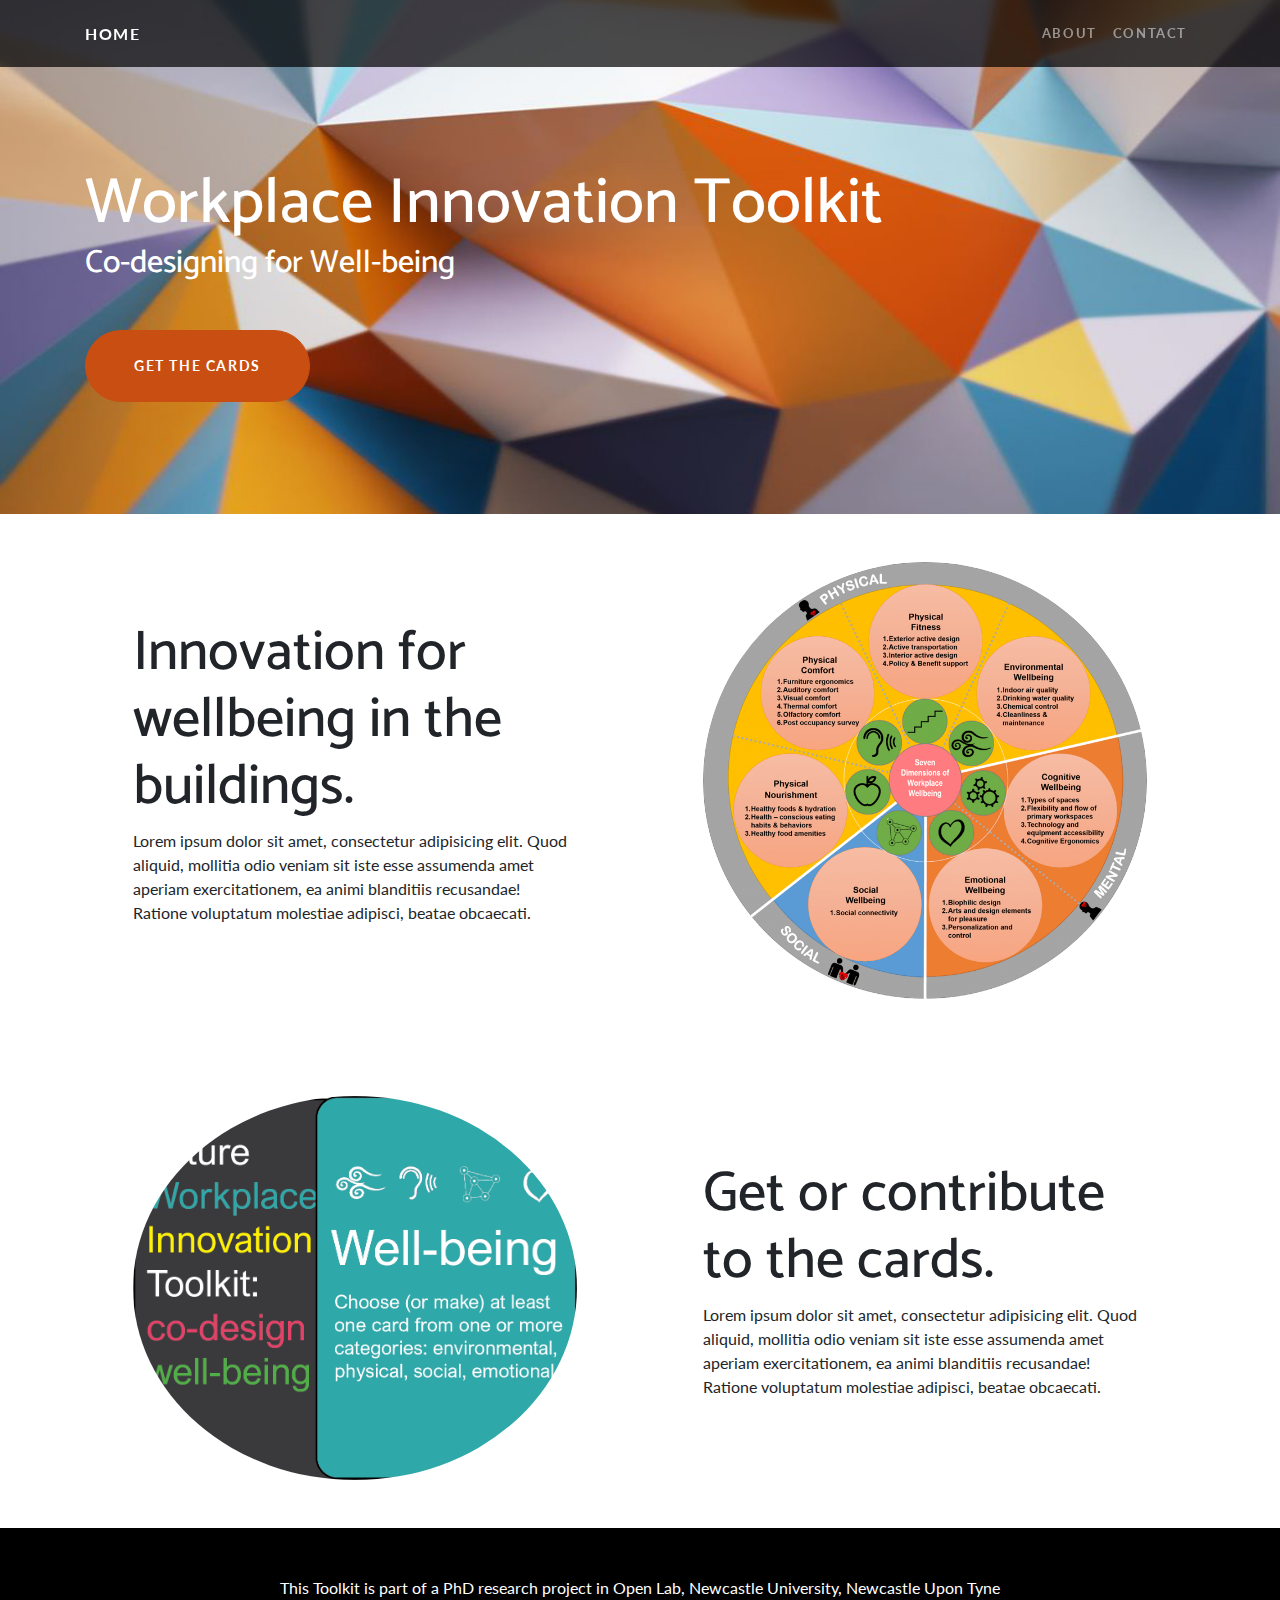
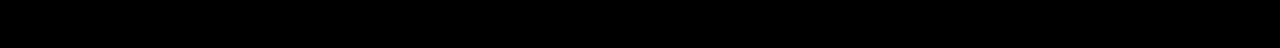
==== index.html @ 51c45e8a "image" ====
<!DOCTYPE html>
<html lang="en">

<head>

  <meta charset="utf-8">
  <meta name="viewport" content="width=device-width, initial-scale=1, shrink-to-fit=no">
  <meta name="description" content="">
  <meta name="author" content="">

  <title>Future Workplace Innovation Toolkit - Co-designing for Well-being</title>

  <!-- Bootstrap core CSS -->
  <link href="vendor/bootstrap/css/bootstrap.css" rel="stylesheet">

  <!-- Custom fonts for this template -->
  <link href="https://fonts.googleapis.com/css?family=Catamaran:100,200,300,400,500,600,700,800,900" rel="stylesheet">
  <link href="https://fonts.googleapis.com/css?family=Lato:100,100i,300,300i,400,400i,700,700i,900,900i" rel="stylesheet">

  <!-- Custom styles for this template -->
  <link href="css/one-page-wonder.css" rel="stylesheet">

</head>

<body>

  <!-- Navigation -->
  <nav class="navbar navbar-expand-lg navbar-dark navbar-custom fixed-top">
    <div class="container">
      <a class="navbar-brand" href="index.html">Home</a>
      <button class="navbar-toggler" type="button" data-toggle="collapse" data-target="#navbarResponsive" aria-controls="navbarResponsive" aria-expanded="false" aria-label="Toggle navigation">
        <span class="navbar-toggler-icon"></span>
      </button>
      <div class="collapse navbar-collapse" id="navbarResponsive">
        <ul class="navbar-nav ml-auto">
          <li class="nav-item">
            <a class="nav-link" href="about.html">About</a>
          </li>
          <li class="nav-item">
            <a class="nav-link" href="mailto:e.k.margariti2@newcastle.ac.uk?subject=Toolkit">Contact</a>
          </li>
        </ul>
      </div>
    </div>
  </nav>

  <header class="masthead text-white">
    <div class="masthead-content">
      <div class="container">
        <h1 class="masthead-heading mb-0">Workplace Innovation Toolkit</h1>
        <h2 class="masthead-subheading mb-0">Co-designing for Well-being</h2>
        <a href="cards.html" class="btn btn-primary btn-xl rounded-pill mt-5">Get the Cards</a>
      </div>
    </div>
  </header>

  <section>
    <div class="container">
      <div class="row align-items-center">
        <div class="col-lg-6 order-lg-2">
          <div class="p-5">
            <img class="img-fluid rounded-circle" src="img/PROWELL.png" alt="">
          </div>
        </div>
        <div class="col-lg-6 order-lg-1">
          <div class="p-5">
            <h2 class="display-4">Innovation for wellbeing in the buildings.</h2>
            <p>Lorem ipsum dolor sit amet, consectetur adipisicing elit. Quod aliquid, mollitia odio veniam sit iste esse assumenda amet aperiam exercitationem, ea animi blanditiis recusandae! Ratione voluptatum molestiae adipisci, beatae obcaecati.</p>
          </div>
        </div>
      </div>
    </div>
  </section>

  <section>
    <div class="container">
      <div class="row align-items-center">
        <div class="col-lg-6">
          <div class="p-5">
            <img class="img-fluid rounded-circle" src="img/cards_cover.png" alt="">
          </div>
        </div>
        <div class="col-lg-6">
          <div class="p-5">
            <h2 class="display-4">Get or contribute to the cards.</h2>
            <p>Lorem ipsum dolor sit amet, consectetur adipisicing elit. Quod aliquid, mollitia odio veniam sit iste esse assumenda amet aperiam exercitationem, ea animi blanditiis recusandae! Ratione voluptatum molestiae adipisci, beatae obcaecati.</p>
          </div>
        </div>
      </div>
    </div>
  </section>

  <!-- <section>
    <div class="container">
      <div class="row align-items-center">
        <div class="col-lg-6 order-lg-2">
          <div class="p-5">
            <img class="img-fluid rounded-circle" src="img/03.jpg" alt="">
          </div>
        </div>
        <div class="col-lg-6 order-lg-1">
          <div class="p-5">
            <h2 class="display-4">Let there be rock!</h2>
            <p>Lorem ipsum dolor sit amet, consectetur adipisicing elit. Quod aliquid, mollitia odio veniam sit iste esse assumenda amet aperiam exercitationem, ea animi blanditiis recusandae! Ratione voluptatum molestiae adipisci, beatae obcaecati.</p>
          </div>
        </div>
      </div>
    </div>
  </section> -->

  <!-- Footer -->
  <footer class="py-5 bg-black">
    <div class="container">
      <p class="m-0 text-center text-white"> This Toolkit is part of a PhD research project in Open Lab, Newcastle University, Newcastle Upon Tyne</p>
    </div>
    <!-- /.container -->
  </footer>

  <!-- Bootstrap core JavaScript -->
  <script src="vendor/jquery/jquery.min.js"></script>
  <script src="vendor/bootstrap/js/bootstrap.bundle.min.js"></script>

</body>

</html>
---- css/one-page-wonder.css ----
/*!
 * Start Bootstrap - One Page Wonder v5.0.8 (https://startbootstrap.com/theme/one-page-wonder)
 * Copyright 2013-2020 Start Bootstrap
 * Licensed under MIT (https://github.com/StartBootstrap/startbootstrap-one-page-wonder/blob/master/LICENSE)
 */

body {
  font-family: 'Lato';
}

h1,
h2,
h3,
h4,
h5,
h6 {
  font-family: 'Catamaran';
  font-weight: 500 !important;
}

.btn-xl {
  text-transform: uppercase;
  padding: 1.5rem 3rem;
  font-size: 0.9rem;
  font-weight: 700;
  letter-spacing: 0.1rem;
}

.bg-black {
  background-color: #000 !important;
}

.rounded-pill {
  border-radius: 5rem;
}

.navbar-custom {
  padding-top: 1rem;
  padding-bottom: 1rem;
  background-color: rgba(0, 0, 0, 0.7);
}

.navbar-custom .navbar-brand {
  text-transform: uppercase;
  font-size: 1rem;
  letter-spacing: 0.1rem;
  font-weight: 700;
}

.navbar-custom .navbar-nav .nav-item .nav-link {
  text-transform: uppercase;
  font-size: 0.8rem;
  font-weight: 700;
  letter-spacing: 0.1rem;
}

header.masthead {
  position: relative;
  overflow: hidden;
  padding-top: calc(7rem + 72px);
  padding-bottom: 7rem;
  /* background: linear-gradient(0deg, #ff6a00 0%, #ee0979 100%); */
  background-repeat: no-repeat;
  background-position: center center;
  background-attachment: scroll;
  background-size: cover;
  background-image:url("../img/image.png");

}

header.masthead .masthead-content {
  z-index: 1;
  position: relative;
}

header.masthead .masthead-content .masthead-heading {
  font-size: 3rem;
}

header.masthead .masthead-content .masthead-subheading {
  font-size: 2rem;
}

header.masthead .bg-circle {
  z-index: 0;
  position: absolute;
  border-radius: 100%;
  background: linear-gradient(0deg, #ee0979 0%, #ff6a00 100%);
}

header.masthead .bg-circle-1 {
  height: 90rem;
  width: 90rem;
  bottom: -55rem;
  left: -55rem;
}

header.masthead .bg-circle-2 {
  height: 50rem;
  width: 50rem;
  top: -25rem;
  right: -25rem;
}

header.masthead .bg-circle-3 {
  height: 20rem;
  width: 20rem;
  bottom: -10rem;
  right: 5%;
}

header.masthead .bg-circle-4 {
  height: 30rem;
  width: 30rem;
  top: -5rem;
  right: 35%;
}

@media (min-width: 992px) {
  header.masthead {
    padding-top: calc(7rem + 55px);
    padding-bottom: 7rem;
  }
  header.masthead .masthead-content .masthead-heading {
    font-size: 4rem;
  }
  header.masthead .masthead-content .masthead-subheading {
    font-size: 2rem;
  }
}

.bg-primary {
  background-color: #c94e12 !important;
}

.btn-primary {
  /* background-color: #ee0979;
  border-color: #ee0979; */
  background-color: #c94e12;
  border-color: #c94e12;
}

.btn-primary:active, .btn-primary:focus, .btn-primary:hover {
  background-color: #bd0760 !important;
  border-color: #bd0760 !important;
}

.btn-primary:focus {
  box-shadow: 0 0 0 0.2rem rgba(238, 9, 121, 0.5);
}

.btn-secondary {
  background-color: #ff6a00;
  border-color: #ff6a00;
}

.btn-secondary:active, .btn-secondary:focus, .btn-secondary:hover {
  background-color: #cc5500 !important;
  border-color: #cc5500 !important;
}

.btn-secondary:focus {
  box-shadow: 0 0 0 0.2rem rgba(255, 106, 0, 0.5);
}
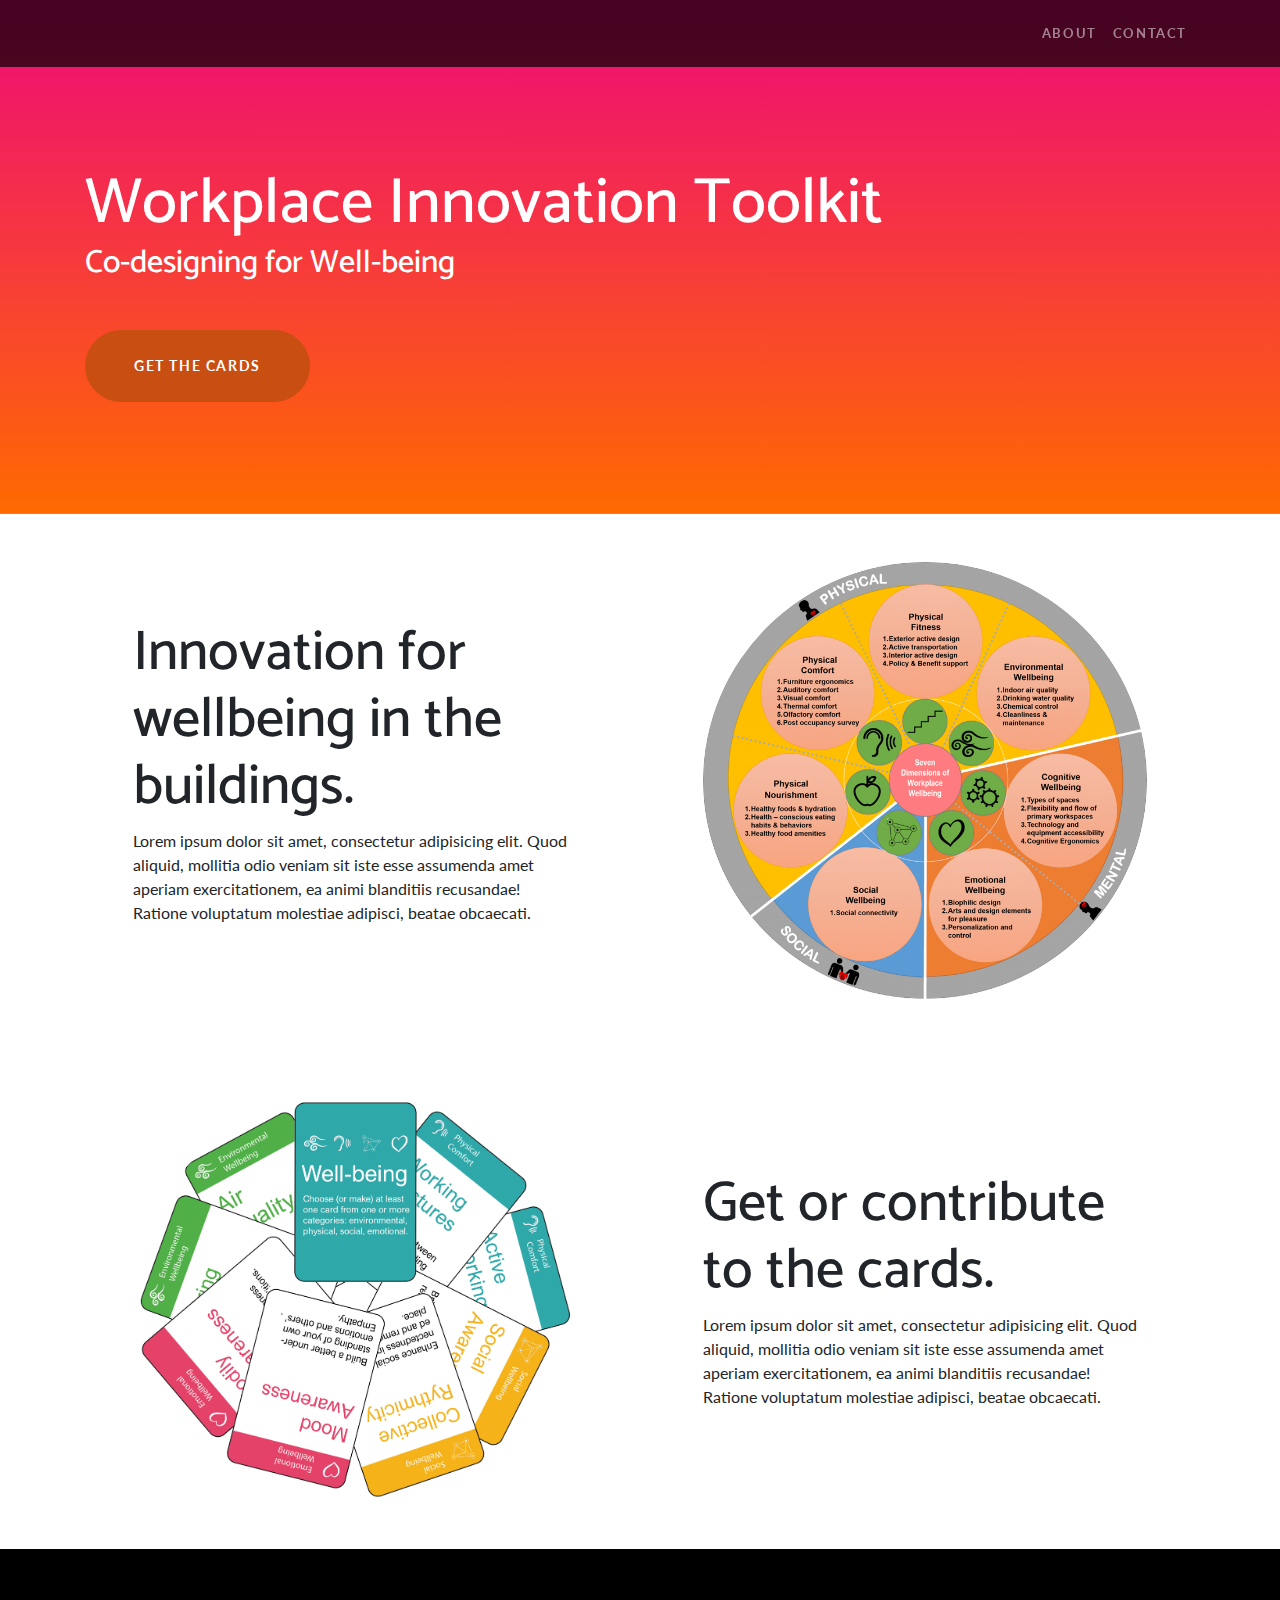
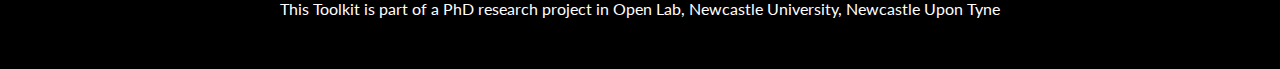
==== commit a411fda4: "Update index.html" ====
--- a/index.html
+++ b/index.html
@@ -27,10 +27,10 @@
   <!-- Navigation -->
   <nav class="navbar navbar-expand-lg navbar-dark navbar-custom fixed-top">
     <div class="container">
-      <a class="navbar-brand" href="index.html">Home</a>
+      <!-- <a class="navbar-brand" href="index.html">Home</a>
       <button class="navbar-toggler" type="button" data-toggle="collapse" data-target="#navbarResponsive" aria-controls="navbarResponsive" aria-expanded="false" aria-label="Toggle navigation">
         <span class="navbar-toggler-icon"></span>
-      </button>
+      </button> -->
       <div class="collapse navbar-collapse" id="navbarResponsive">
         <ul class="navbar-nav ml-auto">
           <li class="nav-item">
@@ -59,7 +59,7 @@
       <div class="row align-items-center">
         <div class="col-lg-6 order-lg-2">
           <div class="p-5">
-            <img class="img-fluid rounded-circle" src="img/PROWELL.png" alt="">
+          <a href="about.html"><img class="img-fluid rounded-circle" src="img/PROWELL.png" alt=""></a>
           </div>
         </div>
         <div class="col-lg-6 order-lg-1">
@@ -77,7 +77,7 @@
       <div class="row align-items-center">
         <div class="col-lg-6">
           <div class="p-5">
-            <img class="img-fluid rounded-circle" src="img/cards_cover.png" alt="">
+            <a href="cards.html"><img class="img-fluid rounded-circle" src="img/cards_circle.png" alt=""></a>
           </div>
         </div>
         <div class="col-lg-6">
@@ -89,24 +89,6 @@
       </div>
     </div>
   </section>
-
-  <!-- <section>
-    <div class="container">
-      <div class="row align-items-center">
-        <div class="col-lg-6 order-lg-2">
-          <div class="p-5">
-            <img class="img-fluid rounded-circle" src="img/03.jpg" alt="">
-          </div>
-        </div>
-        <div class="col-lg-6 order-lg-1">
-          <div class="p-5">
-            <h2 class="display-4">Let there be rock!</h2>
-            <p>Lorem ipsum dolor sit amet, consectetur adipisicing elit. Quod aliquid, mollitia odio veniam sit iste esse assumenda amet aperiam exercitationem, ea animi blanditiis recusandae! Ratione voluptatum molestiae adipisci, beatae obcaecati.</p>
-          </div>
-        </div>
-      </div>
-    </div>
-  </section> -->
 
   <!-- Footer -->
   <footer class="py-5 bg-black">
--- a/css/one-page-wonder.css
+++ b/css/one-page-wonder.css
@@ -59,12 +59,12 @@
   overflow: hidden;
   padding-top: calc(7rem + 72px);
   padding-bottom: 7rem;
-  /* background: linear-gradient(0deg, #ff6a00 0%, #ee0979 100%); */
+  background: linear-gradient(0deg, #ff6a00 0%, #ee0979 100%);
   background-repeat: no-repeat;
   background-position: center center;
   background-attachment: scroll;
   background-size: cover;
-  background-image:url("../img/image.png");
+  /* background-image:url("../img/image.png"); */
 
 }
 
@@ -74,11 +74,11 @@
 }
 
 header.masthead .masthead-content .masthead-heading {
-  font-size: 3rem;
+  font-size: 4rem;
 }
 
 header.masthead .masthead-content .masthead-subheading {
-  font-size: 2rem;
+  font-size: 3rem;
 }
 
 header.masthead .bg-circle {
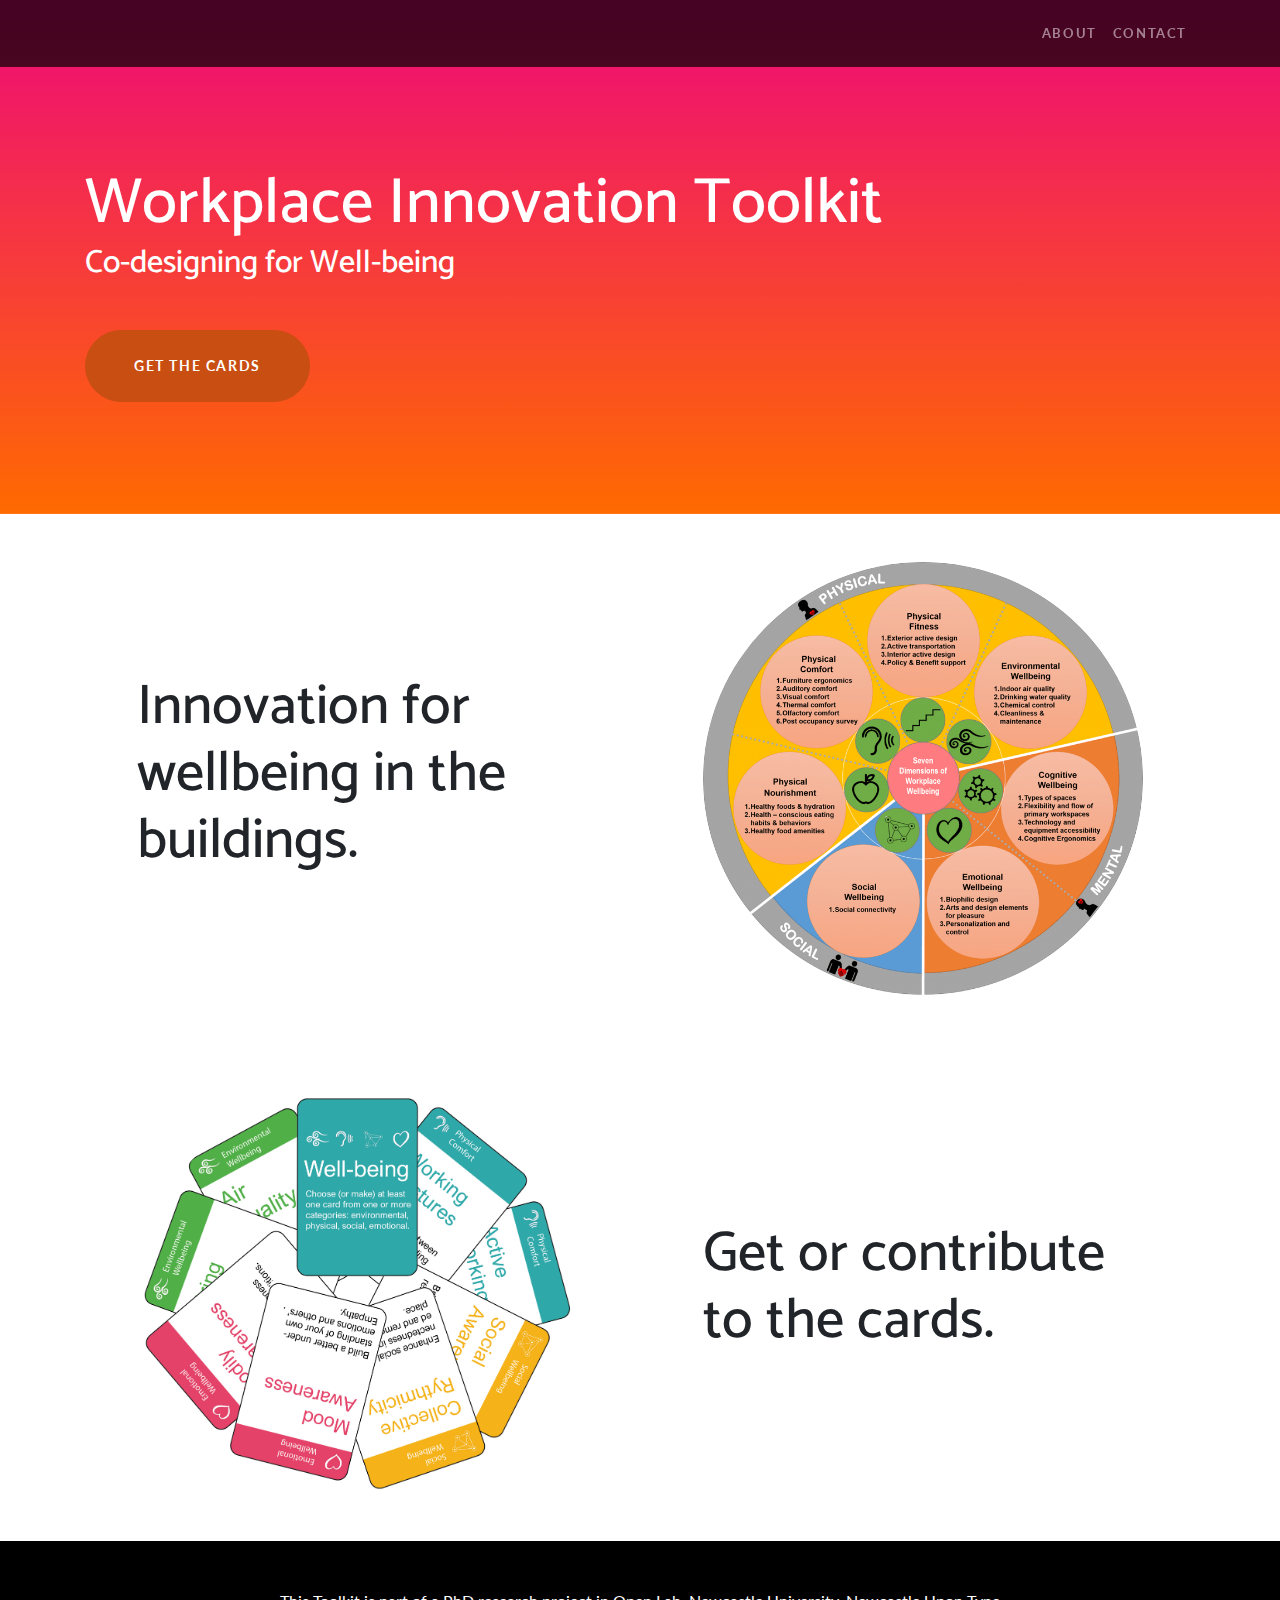
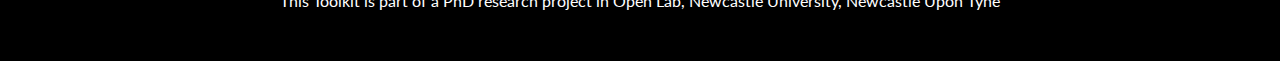
==== commit 95efb53d: "first draft" ====
--- a/index.html
+++ b/index.html
@@ -27,10 +27,6 @@
   <!-- Navigation -->
   <nav class="navbar navbar-expand-lg navbar-dark navbar-custom fixed-top">
     <div class="container">
-      <!-- <a class="navbar-brand" href="index.html">Home</a>
-      <button class="navbar-toggler" type="button" data-toggle="collapse" data-target="#navbarResponsive" aria-controls="navbarResponsive" aria-expanded="false" aria-label="Toggle navigation">
-        <span class="navbar-toggler-icon"></span>
-      </button> -->
       <div class="collapse navbar-collapse" id="navbarResponsive">
         <ul class="navbar-nav ml-auto">
           <li class="nav-item">
@@ -65,7 +61,7 @@
         <div class="col-lg-6 order-lg-1">
           <div class="p-5">
             <h2 class="display-4">Innovation for wellbeing in the buildings.</h2>
-            <p>Lorem ipsum dolor sit amet, consectetur adipisicing elit. Quod aliquid, mollitia odio veniam sit iste esse assumenda amet aperiam exercitationem, ea animi blanditiis recusandae! Ratione voluptatum molestiae adipisci, beatae obcaecati.</p>
+            <!-- <p>Lorem ipsum dolor sit amet, consectetur adipisicing elit. Quod aliquid, mollitia odio veniam sit iste esse assumenda amet aperiam exercitationem, ea animi blanditiis recusandae! Ratione voluptatum molestiae adipisci, beatae obcaecati.</p> -->
           </div>
         </div>
       </div>
@@ -83,7 +79,7 @@
         <div class="col-lg-6">
           <div class="p-5">
             <h2 class="display-4">Get or contribute to the cards.</h2>
-            <p>Lorem ipsum dolor sit amet, consectetur adipisicing elit. Quod aliquid, mollitia odio veniam sit iste esse assumenda amet aperiam exercitationem, ea animi blanditiis recusandae! Ratione voluptatum molestiae adipisci, beatae obcaecati.</p>
+            <!-- <p>Lorem ipsum dolor sit amet, consectetur adipisicing elit. Quod aliquid, mollitia odio veniam sit iste esse assumenda amet aperiam exercitationem, ea animi blanditiis recusandae! Ratione voluptatum molestiae adipisci, beatae obcaecati.</p> -->
           </div>
         </div>
       </div>
--- a/css/one-page-wonder.css
+++ b/css/one-page-wonder.css
@@ -59,7 +59,8 @@
   overflow: hidden;
   padding-top: calc(7rem + 72px);
   padding-bottom: 7rem;
-  background: linear-gradient(0deg, #ff6a00 0%, #ee0979 100%);
+  background: linear-gradient(0deg, #ff6a00 0%, #ee0979 100%); 
+  /* background:linear-gradient(0deg, #2ea8a9 0%, #209614 100%); */
   background-repeat: no-repeat;
   background-position: center center;
   background-attachment: scroll;
@@ -162,3 +163,38 @@
 .btn-secondary:focus {
   box-shadow: 0 0 0 0.2rem rgba(255, 106, 0, 0.5);
 }
+
+.row {
+  display: flex;
+  flex-wrap: wrap;
+  padding: 0 4px;
+}
+
+/* Create four equal columns that sits next to each other */
+.column {
+  flex: 25%;
+  max-width: 25%;
+  padding: 30px;
+}
+
+.column img {
+  margin-top: 8px;
+  vertical-align: middle;
+  width: 100%;
+}
+
+/* Responsive layout - makes a two column-layout instead of four columns */
+@media screen and (max-width: 800px) {
+  .column {
+    flex: 50%;
+    max-width: 50%;
+  }
+}
+
+/* Responsive layout - makes the two columns stack on top of each other instead of next to each other */
+@media screen and (max-width: 600px) {
+  .column {
+    flex: 100%;
+    max-width: 100%;
+  }
+}
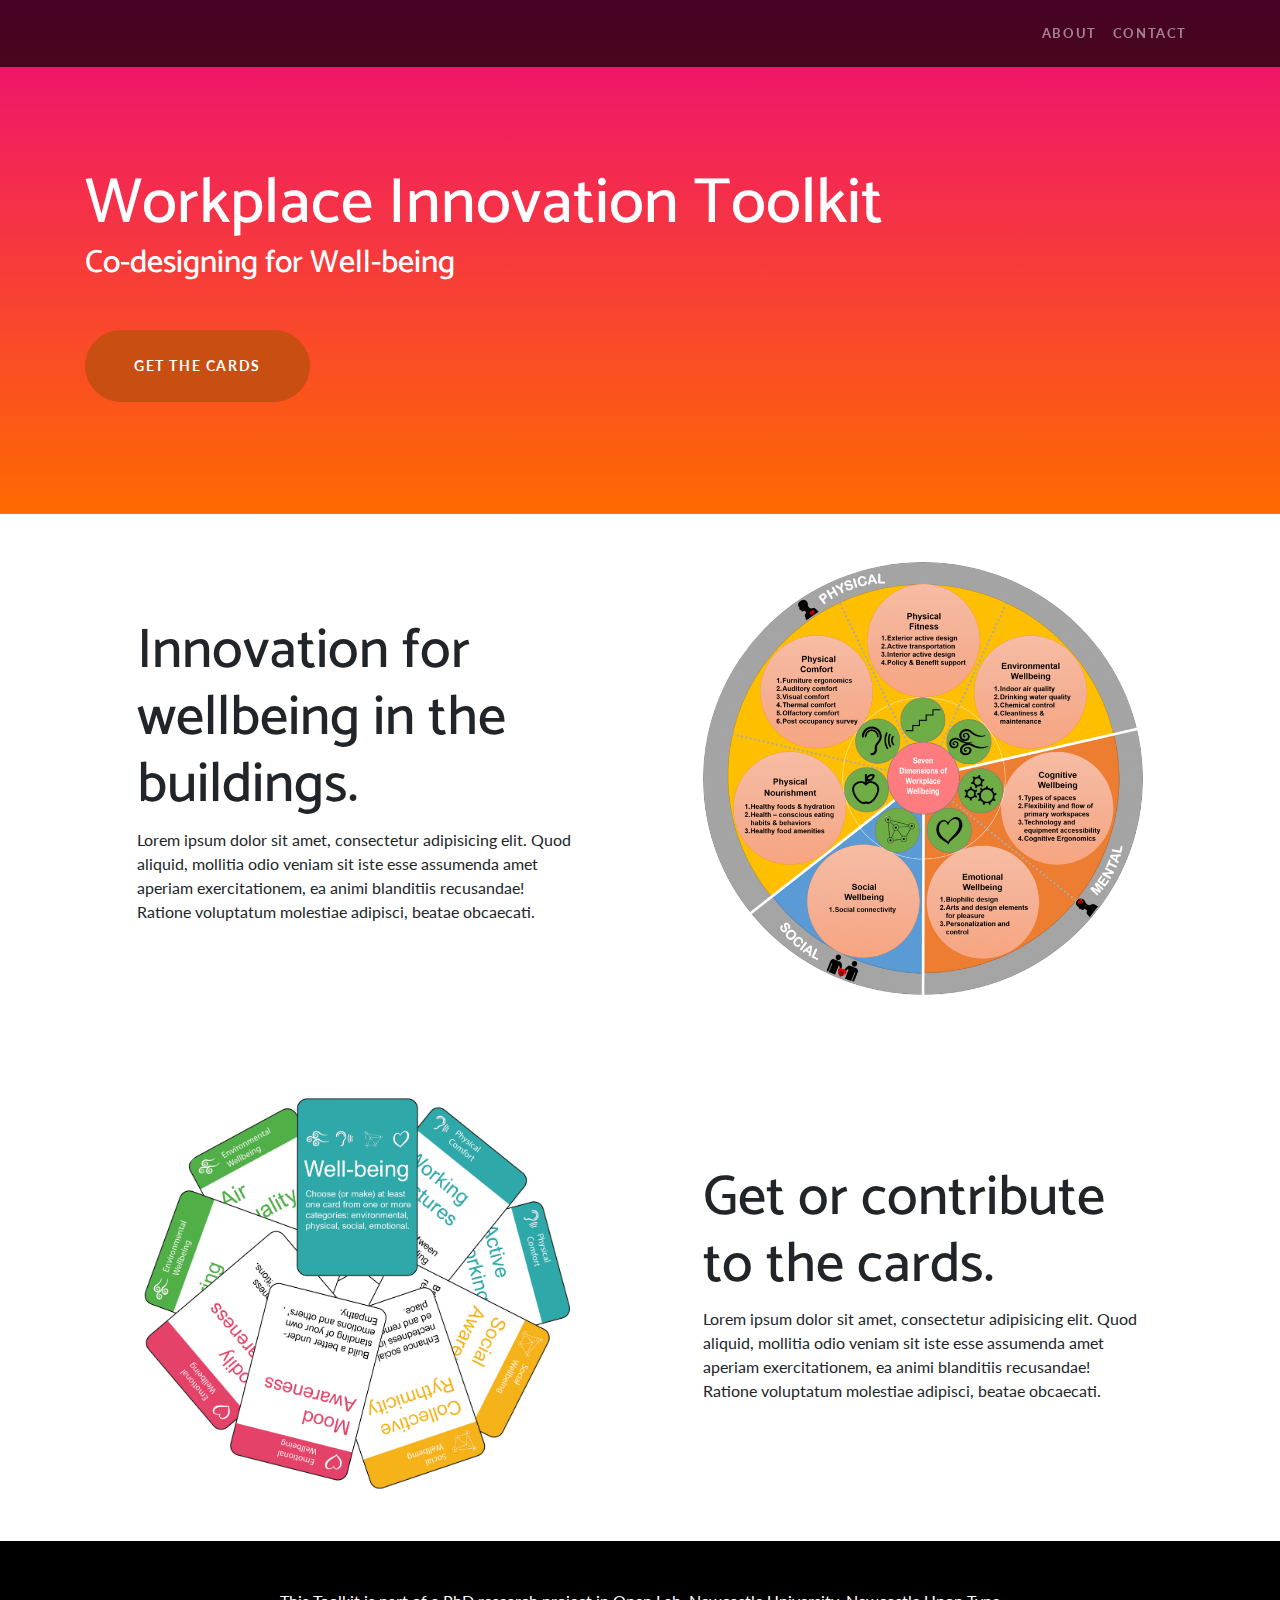
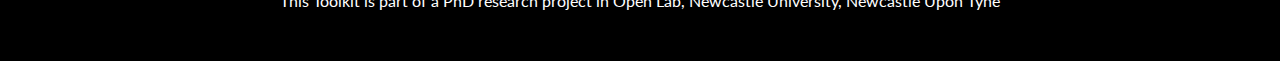
==== commit 7fd3220c: "Update index.html" ====
--- a/index.html
+++ b/index.html
@@ -61,7 +61,7 @@
         <div class="col-lg-6 order-lg-1">
           <div class="p-5">
             <h2 class="display-4">Innovation for wellbeing in the buildings.</h2>
-            <!-- <p>Lorem ipsum dolor sit amet, consectetur adipisicing elit. Quod aliquid, mollitia odio veniam sit iste esse assumenda amet aperiam exercitationem, ea animi blanditiis recusandae! Ratione voluptatum molestiae adipisci, beatae obcaecati.</p> -->
+            <p>Lorem ipsum dolor sit amet, consectetur adipisicing elit. Quod aliquid, mollitia odio veniam sit iste esse assumenda amet aperiam exercitationem, ea animi blanditiis recusandae! Ratione voluptatum molestiae adipisci, beatae obcaecati.</p>
           </div>
         </div>
       </div>
@@ -79,7 +79,7 @@
         <div class="col-lg-6">
           <div class="p-5">
             <h2 class="display-4">Get or contribute to the cards.</h2>
-            <!-- <p>Lorem ipsum dolor sit amet, consectetur adipisicing elit. Quod aliquid, mollitia odio veniam sit iste esse assumenda amet aperiam exercitationem, ea animi blanditiis recusandae! Ratione voluptatum molestiae adipisci, beatae obcaecati.</p> -->
+            <p>Lorem ipsum dolor sit amet, consectetur adipisicing elit. Quod aliquid, mollitia odio veniam sit iste esse assumenda amet aperiam exercitationem, ea animi blanditiis recusandae! Ratione voluptatum molestiae adipisci, beatae obcaecati.</p>
           </div>
         </div>
       </div>
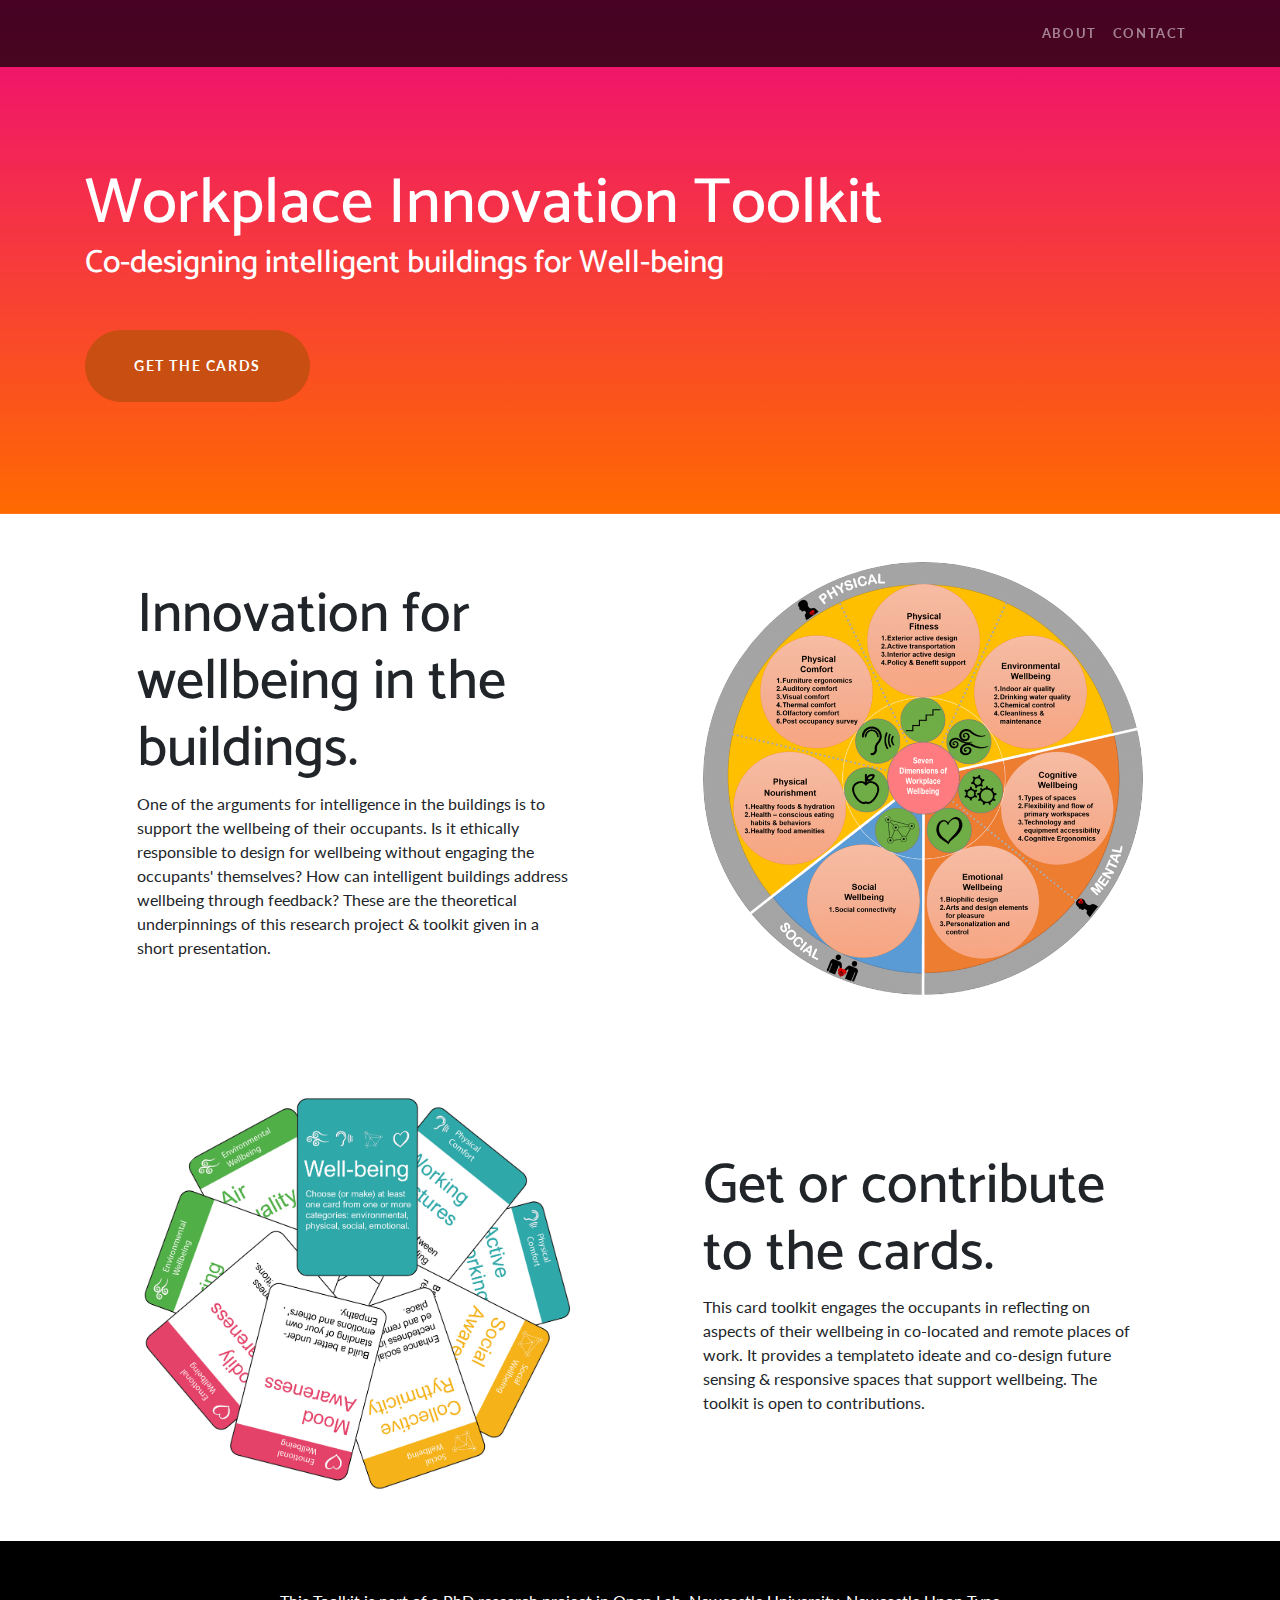
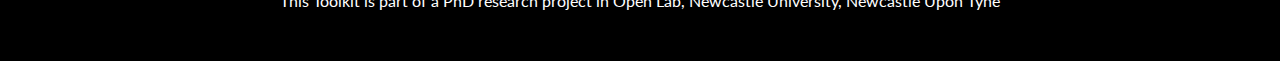
==== commit 3266701d: "descriptions" ====
--- a/index.html
+++ b/index.html
@@ -44,7 +44,7 @@
     <div class="masthead-content">
       <div class="container">
         <h1 class="masthead-heading mb-0">Workplace Innovation Toolkit</h1>
-        <h2 class="masthead-subheading mb-0">Co-designing for Well-being</h2>
+        <h2 class="masthead-subheading mb-0">Co-designing intelligent buildings for Well-being</h2>
         <a href="cards.html" class="btn btn-primary btn-xl rounded-pill mt-5">Get the Cards</a>
       </div>
     </div>
@@ -61,9 +61,8 @@
         <div class="col-lg-6 order-lg-1">
           <div class="p-5">
             <h2 class="display-4">Innovation for wellbeing in the buildings.</h2>
-            <p>Lorem ipsum dolor sit amet, consectetur adipisicing elit. Quod aliquid, mollitia odio veniam sit iste esse assumenda amet aperiam exercitationem, ea animi blanditiis recusandae! Ratione voluptatum molestiae adipisci, beatae obcaecati.</p>
+            <p>One of the arguments for intelligence in the buildings is to support the wellbeing of their occupants. Is it ethically responsible to design for wellbeing without engaging the occupants' themselves? How can intelligent buildings address wellbeing through feedback? These are the theoretical underpinnings of this research project & toolkit given in a short presentation.</p>
           </div>
-        </div>
       </div>
     </div>
   </section>
@@ -79,7 +78,7 @@
         <div class="col-lg-6">
           <div class="p-5">
             <h2 class="display-4">Get or contribute to the cards.</h2>
-            <p>Lorem ipsum dolor sit amet, consectetur adipisicing elit. Quod aliquid, mollitia odio veniam sit iste esse assumenda amet aperiam exercitationem, ea animi blanditiis recusandae! Ratione voluptatum molestiae adipisci, beatae obcaecati.</p>
+            <p>This card toolkit engages the occupants in reflecting on aspects of their wellbeing in co-located and remote places of work. It provides a templateto ideate and co-design future sensing & responsive spaces that support wellbeing. The toolkit is open to contributions.</p>
           </div>
         </div>
       </div>
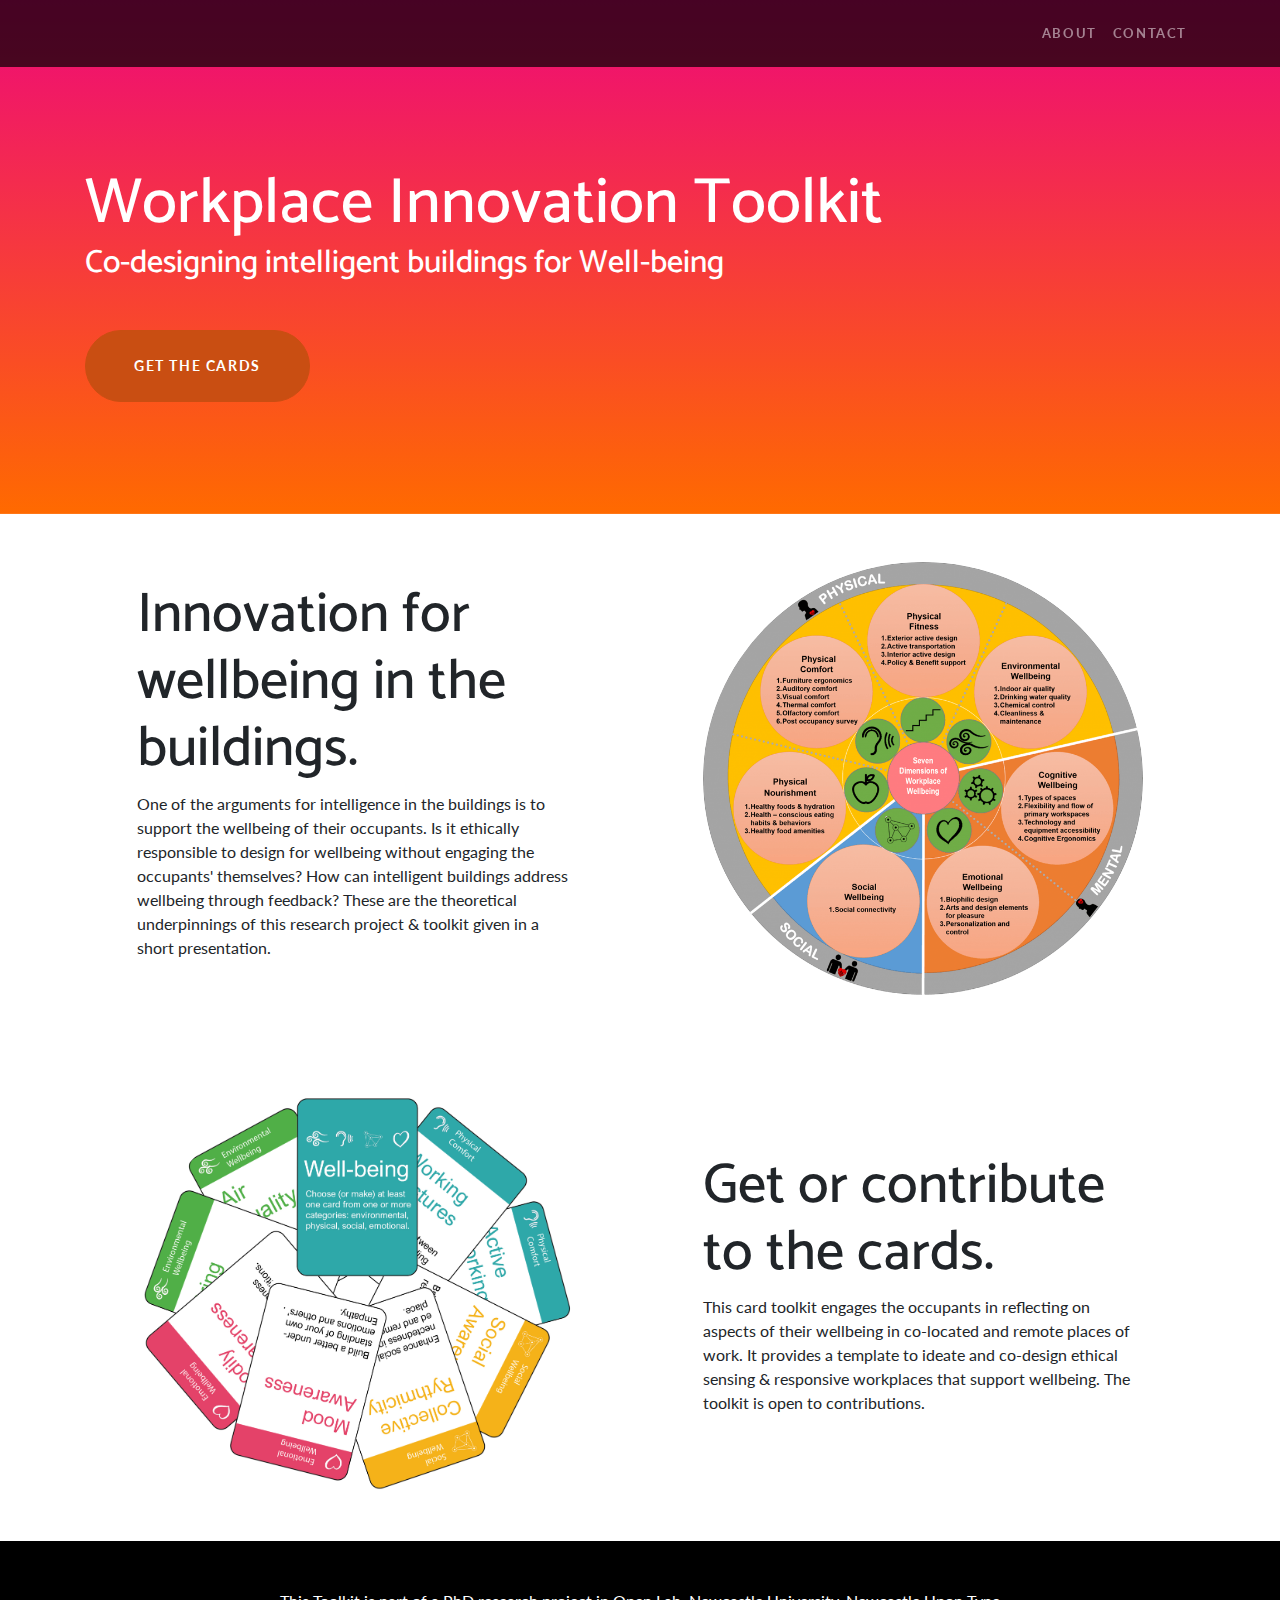
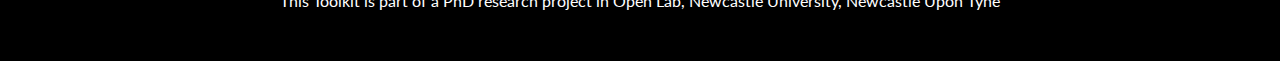
==== commit 3441b5b4: "content changes" ====
--- a/index.html
+++ b/index.html
@@ -78,7 +78,7 @@
         <div class="col-lg-6">
           <div class="p-5">
             <h2 class="display-4">Get or contribute to the cards.</h2>
-            <p>This card toolkit engages the occupants in reflecting on aspects of their wellbeing in co-located and remote places of work. It provides a templateto ideate and co-design future sensing & responsive spaces that support wellbeing. The toolkit is open to contributions.</p>
+            <p>This card toolkit engages the occupants in reflecting on aspects of their wellbeing in co-located and remote places of work. It provides a template to ideate and co-design ethical sensing & responsive workplaces that support wellbeing. The toolkit is open to contributions.</p>
           </div>
         </div>
       </div>
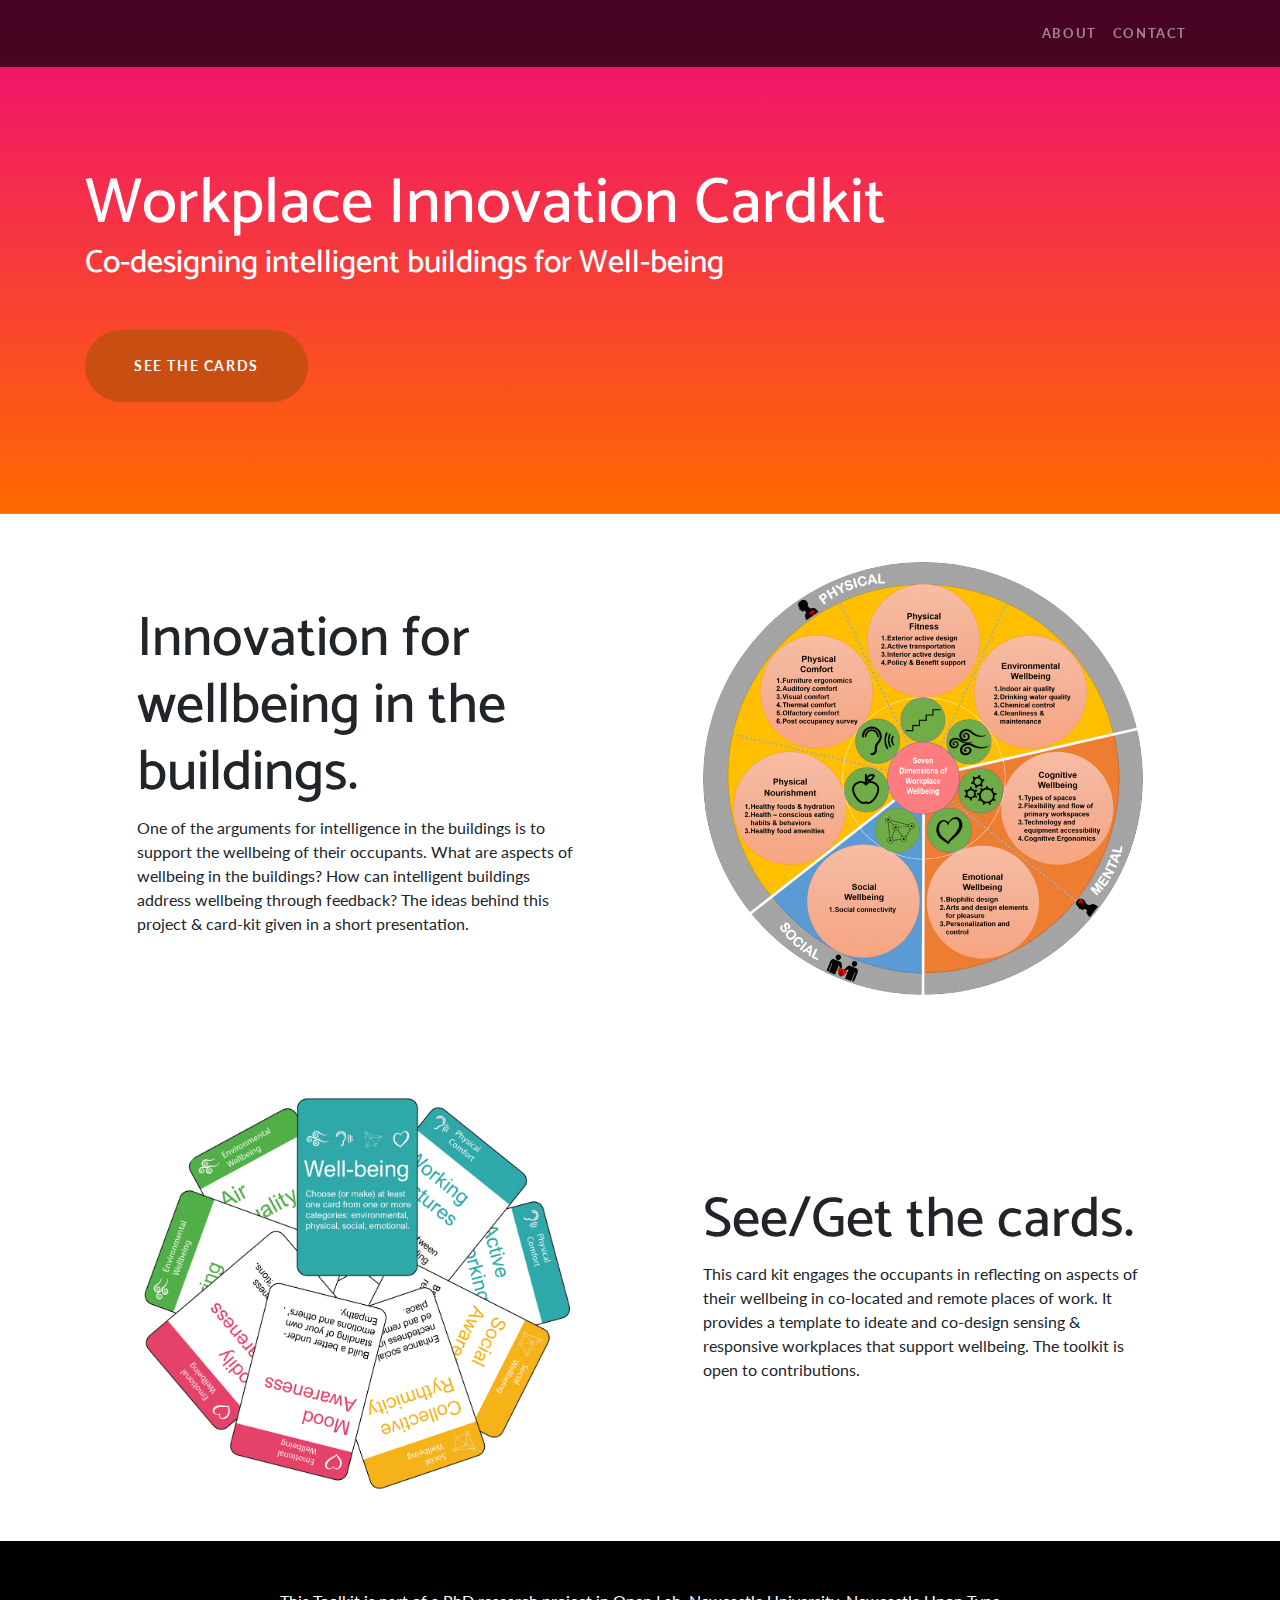
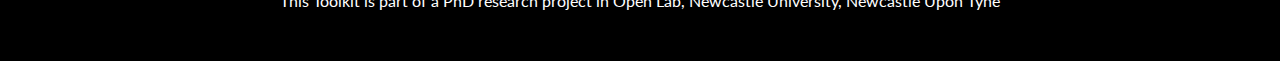
==== commit a4f7500e: "no ethics involved" ====
--- a/index.html
+++ b/index.html
@@ -43,9 +43,9 @@
   <header class="masthead text-white">
     <div class="masthead-content">
       <div class="container">
-        <h1 class="masthead-heading mb-0">Workplace Innovation Toolkit</h1>
+        <h1 class="masthead-heading mb-0">Workplace Innovation Cardkit</h1>
         <h2 class="masthead-subheading mb-0">Co-designing intelligent buildings for Well-being</h2>
-        <a href="cards.html" class="btn btn-primary btn-xl rounded-pill mt-5">Get the Cards</a>
+        <a href="cards.html" class="btn btn-primary btn-xl rounded-pill mt-5">See the Cards</a>
       </div>
     </div>
   </header>
@@ -61,7 +61,7 @@
         <div class="col-lg-6 order-lg-1">
           <div class="p-5">
             <h2 class="display-4">Innovation for wellbeing in the buildings.</h2>
-            <p>One of the arguments for intelligence in the buildings is to support the wellbeing of their occupants. Is it ethically responsible to design for wellbeing without engaging the occupants' themselves? How can intelligent buildings address wellbeing through feedback? These are the theoretical underpinnings of this research project & toolkit given in a short presentation.</p>
+            <p>One of the arguments for intelligence in the buildings is to support the wellbeing of their occupants. What are aspects of wellbeing in the buildings? How can intelligent buildings address wellbeing through feedback? The ideas behind this project & card-kit given in a short presentation.</p>
           </div>
       </div>
     </div>
@@ -77,8 +77,8 @@
         </div>
         <div class="col-lg-6">
           <div class="p-5">
-            <h2 class="display-4">Get or contribute to the cards.</h2>
-            <p>This card toolkit engages the occupants in reflecting on aspects of their wellbeing in co-located and remote places of work. It provides a template to ideate and co-design ethical sensing & responsive workplaces that support wellbeing. The toolkit is open to contributions.</p>
+            <h2 class="display-4">See/Get the cards.</h2>
+            <p>This card kit engages the occupants in reflecting on aspects of their wellbeing in co-located and remote places of work. It provides a template to ideate and co-design sensing & responsive workplaces that support wellbeing. The toolkit is open to contributions.</p>
           </div>
         </div>
       </div>
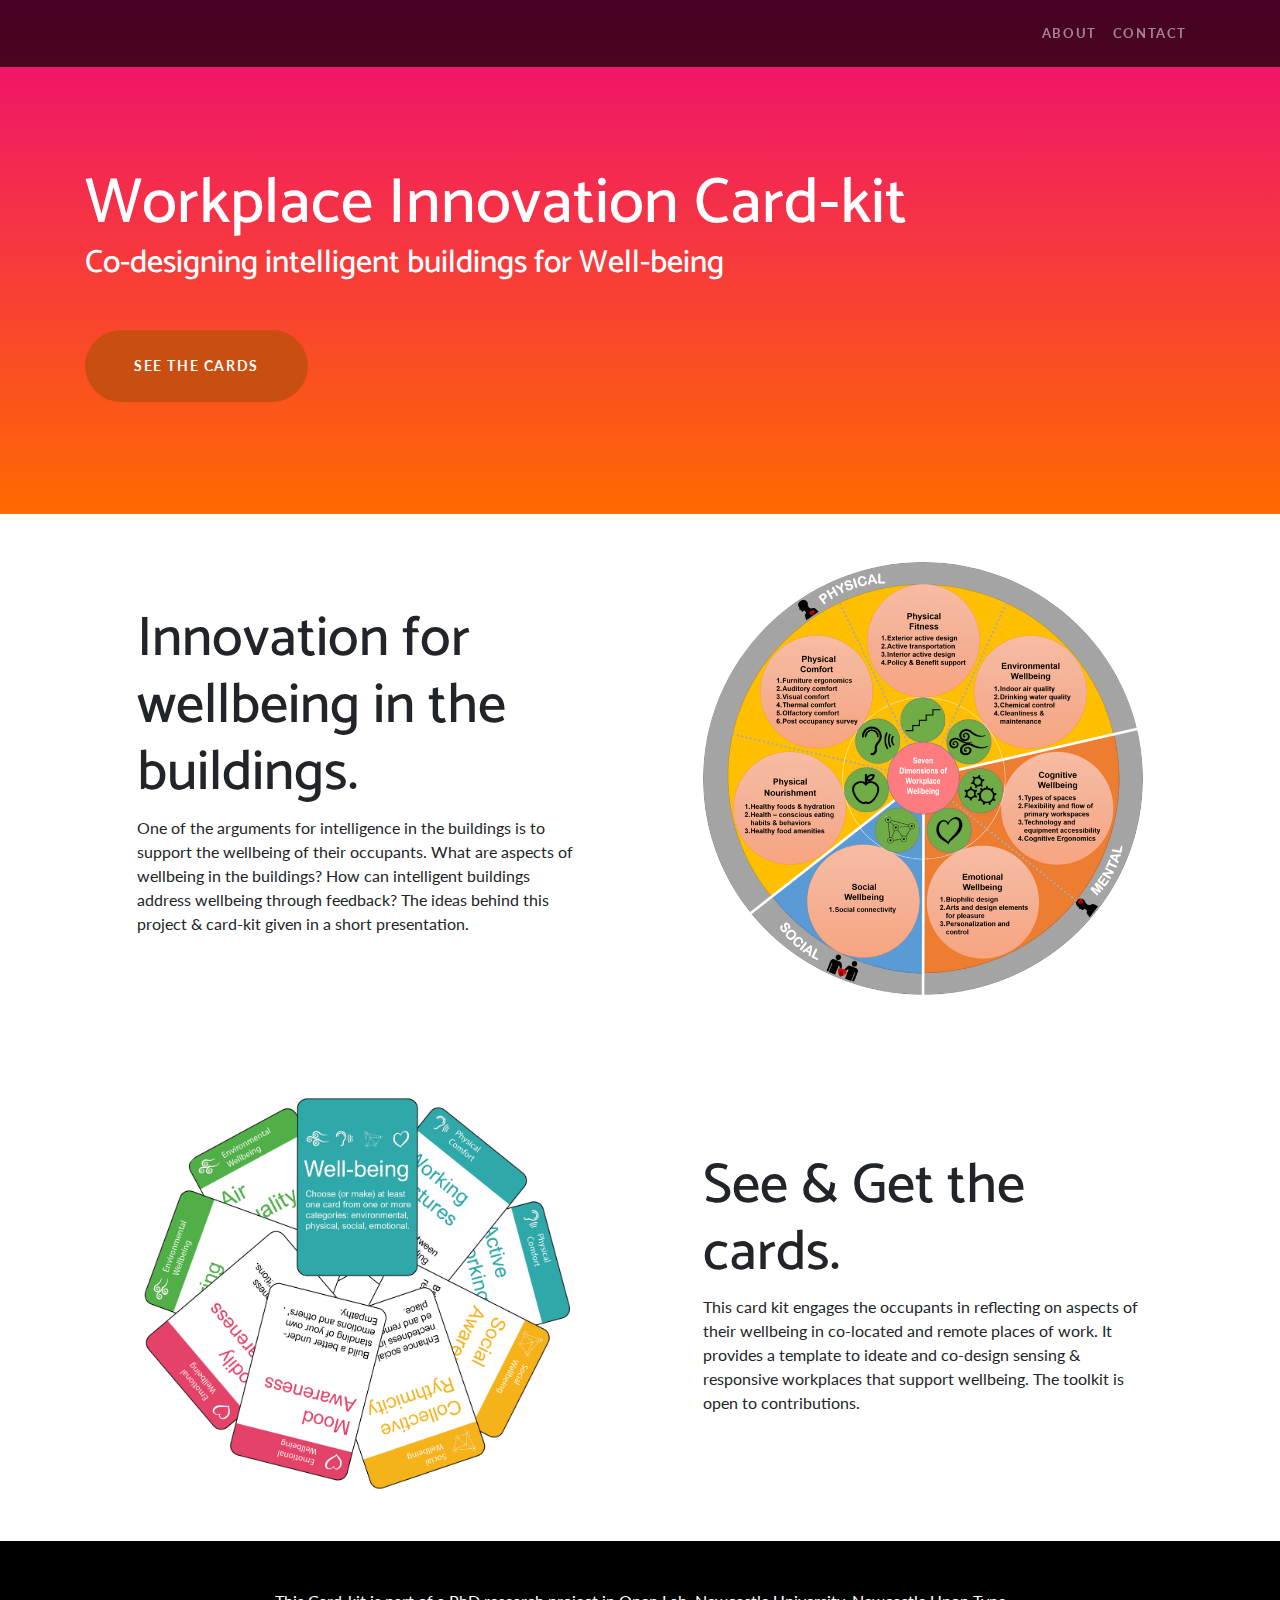
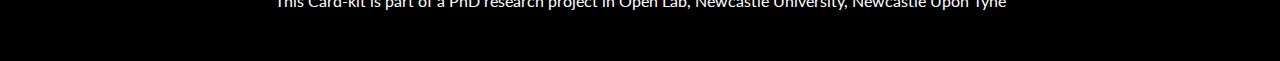
==== commit d5d6aff8: "Update index.html" ====
--- a/index.html
+++ b/index.html
@@ -43,7 +43,7 @@
   <header class="masthead text-white">
     <div class="masthead-content">
       <div class="container">
-        <h1 class="masthead-heading mb-0">Workplace Innovation Cardkit</h1>
+        <h1 class="masthead-heading mb-0">Workplace Innovation Card-kit</h1>
         <h2 class="masthead-subheading mb-0">Co-designing intelligent buildings for Well-being</h2>
         <a href="cards.html" class="btn btn-primary btn-xl rounded-pill mt-5">See the Cards</a>
       </div>
@@ -77,7 +77,7 @@
         </div>
         <div class="col-lg-6">
           <div class="p-5">
-            <h2 class="display-4">See/Get the cards.</h2>
+            <h2 class="display-4">See & Get the cards.</h2>
             <p>This card kit engages the occupants in reflecting on aspects of their wellbeing in co-located and remote places of work. It provides a template to ideate and co-design sensing & responsive workplaces that support wellbeing. The toolkit is open to contributions.</p>
           </div>
         </div>
@@ -88,7 +88,7 @@
   <!-- Footer -->
   <footer class="py-5 bg-black">
     <div class="container">
-      <p class="m-0 text-center text-white"> This Toolkit is part of a PhD research project in Open Lab, Newcastle University, Newcastle Upon Tyne</p>
+      <p class="m-0 text-center text-white"> This Card-kit is part of a PhD research project in Open Lab, Newcastle University, Newcastle Upon Tyne</p>
     </div>
     <!-- /.container -->
   </footer>
